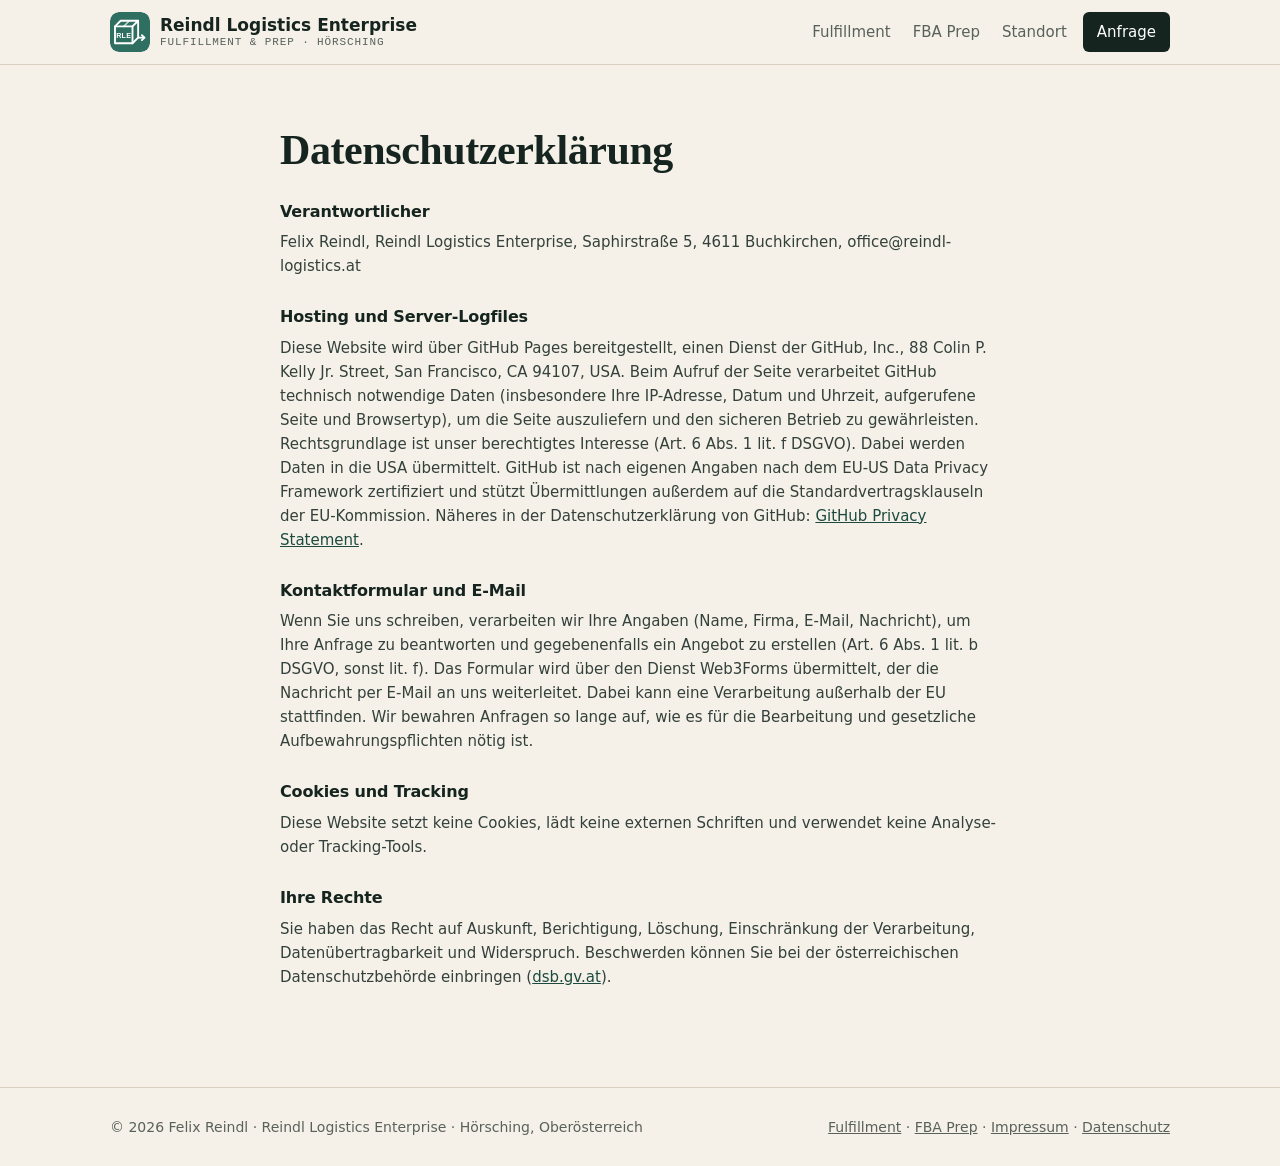
==== datenschutz/index.html @ 612a380e "Entwurf: Startseite mit Auswahl, eigene Seiten für Fulfillment und FBA Prep Co-Authored-By: Claude O" ====
<!DOCTYPE html>
<html lang="de-AT">
<head>
<meta charset="utf-8">
<meta name="viewport" content="width=device-width, initial-scale=1">
<link rel="icon" type="image/svg+xml" href="/logo.svg">
<title>Datenschutzerklärung | Reindl Logistics</title>
<meta name="description" content="Datenschutzerklärung von Reindl Logistics Enterprise.">
<link rel="canonical" href="https://reindl-logistics.at/datenschutz/">
<meta property="og:title" content="Datenschutzerklärung | Reindl Logistics">
<meta property="og:description" content="Datenschutzerklärung von Reindl Logistics Enterprise.">
<meta property="og:type" content="website">
<meta property="og:url" content="https://reindl-logistics.at/datenschutz/">
<meta property="og:locale" content="de_AT">
<link rel="stylesheet" href="/styles.css">
</head>
<body id="top">

<header>
  <div class="wrap">
    <a class="logo" href="/"><img src="/logo.svg" alt="" width="40" height="40"><span><b>Reindl Logistics Enterprise</b><small>Fulfillment &amp; Prep · Hörsching</small></span></a>
    <nav aria-label="Hauptnavigation">
      <a href="/fulfillment/">Fulfillment</a>
      <a href="/fba-prep/">FBA Prep</a>
      <a href="/#standort">Standort</a>
    </nav>
    <a class="nav-cta" href="/#kontakt">Anfrage</a>
  </div>
</header>

<main>
  <section class="legal page-legal">
    <div class="wrap">
        <h1>Datenschutzerklärung</h1>
        <h3>Verantwortlicher</h3>
        <p>Felix Reindl, Reindl Logistics Enterprise, Saphirstraße 5, 4611 Buchkirchen, office@reindl-logistics.at</p>
        <h3>Hosting und Server-Logfiles</h3>
        <p>Diese Website wird über GitHub Pages bereitgestellt, einen Dienst der GitHub, Inc., 88 Colin P. Kelly Jr. Street, San Francisco, CA 94107, USA. Beim Aufruf der Seite verarbeitet GitHub technisch notwendige Daten (insbesondere Ihre IP-Adresse, Datum und Uhrzeit, aufgerufene Seite und Browsertyp), um die Seite auszuliefern und den sicheren Betrieb zu gewährleisten. Rechtsgrundlage ist unser berechtigtes Interesse (Art. 6 Abs. 1 lit. f DSGVO). Dabei werden Daten in die USA übermittelt. GitHub ist nach eigenen Angaben nach dem EU-US Data Privacy Framework zertifiziert und stützt Übermittlungen außerdem auf die Standardvertragsklauseln der EU-Kommission. Näheres in der Datenschutzerklärung von GitHub: <a href="https://docs.github.com/de/site-policy/privacy-policies/github-general-privacy-statement" rel="noopener">GitHub Privacy Statement</a>.</p>
        <h3>Kontaktformular und E-Mail</h3>
        <p>Wenn Sie uns schreiben, verarbeiten wir Ihre Angaben (Name, Firma, E-Mail, Nachricht), um Ihre Anfrage zu beantworten und gegebenenfalls ein Angebot zu erstellen (Art. 6 Abs. 1 lit. b DSGVO, sonst lit. f). Das Formular wird über den Dienst Web3Forms übermittelt, der die Nachricht per E-Mail an uns weiterleitet. Dabei kann eine Verarbeitung außerhalb der EU stattfinden. Wir bewahren Anfragen so lange auf, wie es für die Bearbeitung und gesetzliche Aufbewahrungspflichten nötig ist.</p>
        <h3>Cookies und Tracking</h3>
        <p>Diese Website setzt keine Cookies, lädt keine externen Schriften und verwendet keine Analyse- oder Tracking-Tools.</p>
        <h3>Ihre Rechte</h3>
        <p>Sie haben das Recht auf Auskunft, Berichtigung, Löschung, Einschränkung der Verarbeitung, Datenübertragbarkeit und Widerspruch. Beschwerden können Sie bei der österreichischen Datenschutzbehörde einbringen (<a href="https://www.dsb.gv.at" rel="noopener">dsb.gv.at</a>).</p>
    </div>
  </section>
</main>

<footer>
  <div class="wrap">
    <span>© <span id="y">2026</span> Felix Reindl · Reindl Logistics Enterprise · Hörsching, Oberösterreich</span>
    <span><a href="/fulfillment/">Fulfillment</a> · <a href="/fba-prep/">FBA Prep</a> · <a href="/impressum/">Impressum</a> · <a href="/datenschutz/">Datenschutz</a></span>
  </div>
</footer>

<script src="/site.js"></script>
</body>
</html>
---- styles.css ----
:root{
  --paper:#f5f1e8; --paper-2:#ebe4d4; --card:#fffdf8;
  --ink:#15241f; --muted:#59615b; --line:#d9d0bd;
  --green:#2f6f62; --green-d:#1d4a40; --green-l:#dbe8e3;
  --kraft:#c8925a; --kraft-d:#a8743f; --tape:#e8c27a;
  --serif:"Iowan Old Style","Palatino Linotype","Book Antiqua",Palatino,Georgia,serif;
  --sans:system-ui,-apple-system,"Segoe UI",Roboto,Arial,sans-serif;
  --mono:ui-monospace,"Cascadia Mono",Consolas,"SFMono-Regular",Menlo,monospace;
}
*{box-sizing:border-box}
html{scroll-padding-top:84px}
html:focus-within{scroll-behavior:smooth}
body{margin:0;font-family:var(--sans);color:var(--ink);background:var(--paper);line-height:1.6;font-size:17px}
img,svg{max-width:100%}
a{color:var(--green-d)}
.wrap{max-width:1100px;margin:0 auto;padding:0 20px}
.mono{font-family:var(--mono);font-size:.78em;letter-spacing:.06em;text-transform:uppercase}

/* Header */
header{position:sticky;top:0;z-index:10;background:rgba(245,241,232,.94);backdrop-filter:blur(6px);border-bottom:1px solid var(--line)}
header .wrap{display:flex;align-items:center;justify-content:space-between;height:64px;gap:16px}
.logo{display:flex;align-items:center;gap:10px;color:var(--ink);text-decoration:none;font-weight:700;white-space:nowrap}
.logo img{display:block;border-radius:9px}
.logo small{display:block;font-family:var(--mono);font-weight:400;font-size:11px;letter-spacing:.08em;color:var(--muted);text-transform:uppercase;line-height:1.2}
.logo b{display:block;line-height:1.2}
nav{display:flex;align-items:center;gap:22px}
nav a{color:var(--muted);text-decoration:none;font-size:15px}
nav a:hover{color:var(--ink)}
nav a[aria-current="page"]{color:var(--ink);font-weight:600;box-shadow:inset 0 -2px 0 var(--tape)}
.nav-cta{color:#fff;background:var(--ink);padding:8px 14px;border-radius:6px;text-decoration:none;font-size:15px}
.nav-cta:hover{background:var(--green-d)}
header nav{margin-left:auto}
@media(max-width:820px){
  html{scroll-padding-top:124px}
  header .wrap{flex-wrap:wrap;height:auto;padding-top:10px;gap:0 12px}
  header nav{order:3;width:100%;margin:8px 0 0;gap:0}
  header nav a{flex:1;text-align:center;padding:10px 4px;border-top:1px solid var(--line)}
  .nav-cta{margin-left:auto}
}
@media(max-width:420px){.logo small{display:none}.logo{white-space:normal}.logo b{font-size:15px;max-width:150px}.nav-cta{padding:8px 12px}}

/* Hero */
.hero{padding:64px 0 0}
.hero-grid{display:grid;grid-template-columns:1.15fr .85fr;gap:48px;align-items:center}
.kicker{color:var(--green);margin:0 0 18px}
h1,h2,h3{font-family:var(--serif);font-weight:600;letter-spacing:-.01em}
h1{font-size:clamp(36px,5.6vw,62px);line-height:1.04;margin:0 0 22px}
h1 em{font-style:italic;color:var(--green)}
.lead{font-size:19px;color:var(--muted);max-width:50ch;margin:0 0 30px}
.cta{display:flex;flex-wrap:wrap;gap:22px;align-items:center}
.hero-price{margin:26px 0 0;display:flex;flex-wrap:wrap;align-items:baseline;gap:4px 12px;color:var(--muted);font-size:15px}
.hero-price strong{font-family:var(--serif);font-size:30px;color:var(--ink);font-weight:600}
.hero-price .mono{color:var(--green)}
.side .big{font-family:var(--serif);color:var(--tape)}
a[href^="tel:"]{white-space:nowrap}
.btn{display:inline-block;background:var(--green);color:#fff;padding:14px 24px;border-radius:6px;text-decoration:none;font-weight:600;border:0;font-size:16px;font-family:var(--sans);cursor:pointer;box-shadow:0 2px 0 var(--green-d)}
.btn:hover{background:var(--green-d)}
.textlink{color:var(--ink);font-weight:600;text-decoration:none;border-bottom:2px solid var(--tape)}
.hero-fig{margin:0}
.hero-fig svg{display:block;width:100%;height:auto}
@media(max-width:860px){.hero-grid{grid-template-columns:1fr}.hero-fig{max-width:440px}}

.proof{background:var(--green-d);color:#e9efe9;padding:56px 0}
.proof-grid{display:grid;grid-template-columns:1.1fr 1.9fr;gap:48px;align-items:center}
.proof h2{color:#fff;font-size:clamp(26px,3vw,34px)}
.proof .mono{color:var(--tape);margin:0 0 12px}
.proof p.txt{color:#c9d6d0;margin:16px 0 0;max-width:46ch}
.stats{display:grid;grid-template-columns:repeat(2,1fr);gap:0;border-top:1px solid rgba(255,255,255,.25)}
.stats div{padding:18px 18px 4px 0}
.stats div + div{padding-left:18px;border-left:1px solid rgba(255,255,255,.18)}
.stats strong{display:block;font-family:var(--serif);font-size:clamp(34px,4.4vw,50px);line-height:1.05;color:var(--tape);font-weight:600}
.stats span{display:block;color:#c9d6d0;font-size:15px;margin-top:6px}
@media(max-width:860px){.proof-grid{grid-template-columns:1fr;gap:28px}}
@media(max-width:560px){.stats{grid-template-columns:1fr}.stats div + div{padding-left:0;border-left:0;border-top:1px solid rgba(255,255,255,.18)}}
.facts{display:grid;grid-template-columns:repeat(3,1fr);margin-top:56px;border-top:1px solid var(--ink)}
.facts div{padding:18px 22px 22px 0}
.facts div + div{padding-left:22px;border-left:1px solid var(--line)}
.facts strong{display:block;font-family:var(--serif);font-size:20px;font-weight:600}
.facts span{color:var(--muted);font-size:15px}
@media(max-width:760px){.facts{grid-template-columns:1fr}.facts div + div{padding-left:0;border-left:0;border-top:1px solid var(--line)}}

/* Sections */
section{padding:88px 0}
.sec-head{display:grid;grid-template-columns:200px 1fr;gap:32px;margin-bottom:44px;align-items:baseline}
.sec-head .mono{color:var(--green);margin:0}
h2{font-size:clamp(28px,3.6vw,40px);line-height:1.12;margin:0;max-width:22ch}
.sec-head p.intro{grid-column:2;color:var(--muted);margin:12px 0 0;max-width:60ch}
@media(max-width:760px){.sec-head{grid-template-columns:1fr;gap:10px}.sec-head p.intro{grid-column:1}}
.dark{background:var(--ink);color:#e9efe9}
.dark h2,.dark h3{color:#fff}
.dark .sec-head .mono{color:var(--tape)}
.dark .sec-head p.intro{color:#b7c3bd}
.band{background:var(--paper-2)}

/* Leistungen */
.services{list-style:none;margin:0;padding:0;border-top:1px solid var(--ink)}
.services li{display:grid;grid-template-columns:200px 1fr 1fr;gap:32px;padding:28px 0;border-bottom:1px solid var(--line)}
.services .num{font-family:var(--mono);font-size:13px;color:var(--muted);padding-top:6px}
.services h3{font-size:25px;margin:0}
.services p{margin:0 0 12px;color:var(--muted)}
.tags{display:flex;flex-wrap:wrap;gap:6px;margin:0;padding:0;list-style:none}
.tags li{all:unset;font-family:var(--mono);font-size:12px;border:1px solid var(--line);background:var(--card);padding:3px 8px;border-radius:4px;color:var(--ink)}
@media(max-width:860px){.services li{grid-template-columns:1fr;gap:8px}}
.workbench{margin:56px 0 0}
.workbench svg{display:block;width:100%;height:auto;border-radius:10px}
figcaption{font-family:var(--mono);font-size:12px;color:var(--muted);margin-top:8px;letter-spacing:.04em}

/* Preise */
.price-grid{display:grid;grid-template-columns:1.25fr .75fr;gap:40px;align-items:start}
@media(max-width:900px){.price-grid{grid-template-columns:1fr}}
.price-grid > *{min-width:0}
@media(max-width:560px){
  .invoice{padding:22px 18px 18px}
  .invoice thead{display:none}
  .invoice tr{display:grid;grid-template-columns:36px 1fr;border-top:1px dashed var(--line)}
  .invoice td{border-top:0;padding:10px 6px 0 0}
  .invoice td.how{grid-column:2;padding:4px 0 12px}
}
.invoice{background:var(--card);color:var(--ink);border-radius:4px;padding:28px 28px 22px;box-shadow:0 18px 40px rgba(0,0,0,.25);transform:rotate(-.6deg);position:relative}
.invoice::before{content:"";position:absolute;top:-12px;left:50%;width:110px;height:26px;margin-left:-55px;background:var(--tape);opacity:.85;transform:rotate(2deg)}
.inv-top{display:flex;justify-content:space-between;gap:12px;border-bottom:2px solid var(--ink);padding-bottom:12px;margin-bottom:6px;font-family:var(--mono);font-size:12px;letter-spacing:.06em;text-transform:uppercase}
.invoice table{width:100%;border-collapse:collapse;font-size:15px}
.invoice th{font-family:var(--mono);font-size:11px;letter-spacing:.06em;text-transform:uppercase;color:var(--muted);text-align:left;font-weight:400;padding:10px 8px 6px 0}
.invoice td{padding:12px 8px 12px 0;border-top:1px dashed var(--line);vertical-align:top}
.invoice td:first-child{font-family:var(--mono);color:var(--muted);width:44px}
.invoice td strong{display:block}
.invoice td.how{color:var(--muted);font-size:14px}
.inv-note{margin:14px 0 0;padding-top:12px;border-top:2px solid var(--ink);font-size:14px}
.side h3{font-size:22px;margin:0 0 10px}
.side p{color:#b7c3bd;margin:0 0 18px}
.side svg{display:block;width:100%;height:auto;margin-bottom:18px}
.calc{background:rgba(255,255,255,.06);border:1px solid rgba(255,255,255,.14);border-radius:8px;padding:22px;margin-bottom:26px}
.calc h3{margin:0 0 8px}
.side .calc-intro{font-size:14px;margin:0 0 14px}
.side .calc-breakdown{font-family:var(--mono);font-size:12px;color:#b7c3bd;margin:10px 0 0;line-height:1.7}
.calc-breakdown span{white-space:nowrap}
.tiers{list-style:none;margin:0 0 18px;padding:0;display:grid;grid-template-columns:repeat(3,1fr);gap:6px}
.tiers li{border:1px solid rgba(255,255,255,.18);border-radius:6px;padding:8px 10px;display:grid;gap:2px;transition:background .15s,border-color .15s}
.tiers span{font-family:var(--mono);font-size:11px;color:#b7c3bd;white-space:nowrap}
.tiers b{font-family:var(--serif);font-size:20px;color:#fff;font-weight:600}
.tiers li.on{background:var(--tape);border-color:var(--tape)}
.tiers li.on span,.tiers li.on b{color:var(--ink)}
.qty-label{display:flex;justify-content:space-between;align-items:center;gap:12px;font-weight:600;color:#fff}
.qty-label input{width:110px;text-align:right;padding:6px 10px;font-size:16px}
#qty{width:100%;margin:12px 0 14px;accent-color:var(--tape);height:28px;cursor:pointer}
.oversize{display:flex;gap:10px;align-items:center;font-weight:400;color:#dfe7e2;font-size:15px}
.oversize input{width:18px;height:18px;accent-color:var(--tape)}
.calc-result{display:grid;grid-template-columns:1fr 1fr;gap:10px;margin-top:16px;padding-top:14px;border-top:1px solid rgba(255,255,255,.14)}
.calc-result .mono{display:block;color:var(--tape);font-size:11px}
.calc-result strong{font-family:var(--serif);font-size:30px;color:#fff;font-weight:600;line-height:1.2}
.calc-note{font-size:13px !important;color:#9fb0a9 !important;margin:14px 0 0 !important}
.not-billed{list-style:none;padding:0;margin:0;font-size:15px}
.not-billed li{padding:6px 0;border-top:1px solid rgba(255,255,255,.12);color:#dfe7e2}
.not-billed li::before{content:"inklusive  ";font-family:var(--mono);font-size:11px;letter-spacing:.06em;color:var(--tape);text-transform:uppercase}

/* Ablauf */
.tracks{display:grid;grid-template-columns:1fr 1fr;gap:48px}
@media(max-width:820px){.tracks{grid-template-columns:1fr}}
.track h3{font-size:24px;margin:0 0 4px}
.track > p{color:var(--muted);margin:0 0 22px;font-size:15px}
.track ol{list-style:none;margin:0;padding:0;position:relative}
.track ol::before{content:"";position:absolute;left:17px;top:10px;bottom:10px;border-left:2px dashed var(--kraft)}
.track li{position:relative;padding:0 0 22px 56px}
.track li::before{content:attr(data-n);position:absolute;left:0;top:0;width:36px;height:36px;border-radius:50%;background:var(--paper);border:2px solid var(--ink);font-family:var(--mono);font-size:13px;display:grid;place-items:center}
.band .track li::before{background:var(--paper-2)}
.track strong{display:block;padding-top:5px}
.track span{color:var(--muted);font-size:15px}

/* Standort */
.loc-grid{display:grid;grid-template-columns:.9fr 1.1fr;gap:48px;align-items:center}
@media(max-width:860px){.loc-grid{grid-template-columns:1fr}}
.loc-grid figure{margin:0}
.loc-grid svg{display:block;width:100%;height:auto}
.loc-list{list-style:none;padding:0;margin:24px 0 0}
.loc-list li{display:flex;gap:14px;padding:10px 0;border-top:1px solid var(--line)}
.loc-list .mono{color:var(--green);min-width:86px;padding-top:3px}

/* FAQ */
.faq{border-top:1px solid var(--ink);max-width:820px}
details{border-bottom:1px solid var(--line);padding:18px 0}
summary{cursor:pointer;font-family:var(--serif);font-size:20px;font-weight:600;list-style:none;display:flex;justify-content:space-between;gap:20px}
summary::-webkit-details-marker{display:none}
summary::after{content:"+";font-family:var(--mono);font-size:20px;color:var(--green);transition:transform .2s}
details[open] summary::after{transform:rotate(45deg)}
details p{color:var(--muted);margin:10px 0 0;max-width:65ch}

/* Kontakt */
.contact-grid{display:grid;grid-template-columns:.8fr 1.2fr;gap:56px}
@media(max-width:860px){.contact-grid{grid-template-columns:1fr;gap:32px}}
.contact-info p{color:#b7c3bd}
.contact-info a{color:#fff}
.contact-info dl{margin:28px 0 0;display:grid;grid-template-columns:auto 1fr;gap:10px 18px}
.contact-info dt{font-family:var(--mono);font-size:12px;letter-spacing:.06em;text-transform:uppercase;color:var(--tape);padding-top:3px}
.contact-info dd{margin:0}
form{display:grid;gap:16px;background:var(--card);color:var(--ink);padding:28px;border-radius:6px}
.row2{display:grid;grid-template-columns:1fr 1fr;gap:16px}
@media(max-width:560px){.row2{grid-template-columns:1fr}}
label{font-size:14px;font-weight:600;display:grid;gap:6px}
input,textarea{font:inherit;font-size:16px;padding:11px 12px;border:1px solid #c9bfa9;border-radius:5px;background:#fff;width:100%;color:var(--ink)}
input:focus,textarea:focus{outline:2px solid var(--green);outline-offset:1px;border-color:var(--green)}
textarea{min-height:140px;resize:vertical}
.hp{position:absolute;left:-9999px}
.small{font-size:13px;color:var(--muted);margin:0}
.form-status{font-size:15px;margin:0;font-weight:600}
.form-status.ok{color:var(--green)}
.form-status.err{color:#a33c2b}

/* Rechtliches */
.legal-grid{display:grid;grid-template-columns:1fr 1.4fr;gap:56px}
@media(max-width:860px){.legal-grid{grid-template-columns:1fr}}
.legal h2{font-size:26px;margin:0 0 16px}
.legal h3{font-family:var(--sans);font-size:15px;font-weight:700;margin:20px 0 4px}
.legal p{font-size:15px;color:#33403b;margin:0 0 10px}
footer{border-top:1px solid var(--line);padding:28px 0;font-size:14px;color:var(--muted)}
footer .wrap{display:flex;flex-wrap:wrap;justify-content:space-between;gap:12px}
footer a{color:var(--muted)}

/* Startseite: Auswahl */
.home{padding-top:44px}
.home h1{font-size:clamp(34px,4.2vw,46px);margin-bottom:14px}
.home .lead{max-width:none}
.choose{display:grid;grid-template-columns:1.35fr .85fr;gap:22px;margin-top:30px}
@media(max-width:860px){.choose{grid-template-columns:1fr}}
.pick{position:relative;display:flex;flex-direction:column;border-radius:10px;padding:32px;overflow:hidden;transition:transform .15s,box-shadow .15s}
.pick:hover,.pick:focus-within{transform:translateY(-3px);box-shadow:0 16px 34px rgba(21,36,31,.18)}
@media(prefers-reduced-motion:reduce){.pick{transition:none}.pick:hover,.pick:focus-within{transform:none}html:focus-within{scroll-behavior:auto}}
.pick h2{font-size:clamp(28px,3.4vw,42px);margin:0 0 10px}
.pick p{margin:0 0 16px;max-width:44ch}
.pick .price{font-size:15px;margin:0 0 20px}
.pick .price strong{font-family:var(--serif);font-size:26px;font-weight:600;display:inline-block;margin-right:6px}
.pick .go{align-self:flex-start;margin-top:auto;font-weight:600;text-decoration:none;padding:12px 18px;border-radius:6px}
.pick .go::after{content:"";position:absolute;inset:0}
.pick .go:focus-visible{outline:3px solid var(--tape);outline-offset:3px}
.pick-main{background:var(--green-d);color:#dfe9e4;display:grid;grid-template-columns:1.1fr .9fr;gap:24px;align-items:center}
.pick-main > div{display:flex;flex-direction:column;height:100%}
.pick-main h2{color:#fff}
.pick-main .mono{color:var(--tape);margin:0 0 12px}
.pick-main .price strong{color:var(--tape)}
.pick-main .go{background:var(--tape);color:var(--ink)}
.pick-main svg{display:block;width:100%;height:auto}
.pick-side{background:var(--card);border:1px solid var(--line)}
.pick-side .mono{color:var(--green);margin:0 0 12px}
.pick-side p{color:var(--muted)}
.pick-side .price strong{color:var(--ink)}
.pick-side .go{background:var(--ink);color:#fff}
.pick-side svg{display:block;width:96px;height:auto;margin:0 0 14px}
@media(max-width:560px){.pick{padding:24px}.pick-main{grid-template-columns:1fr}.pick > svg{display:none}}

/* Lagerpreise */
.store{display:grid;gap:10px;margin:0 0 22px}
.store div{border:1px solid rgba(255,255,255,.18);border-radius:6px;padding:14px 16px}
.store strong{display:block;font-family:var(--serif);font-size:30px;color:var(--tape);font-weight:600;line-height:1.2}
.store span{color:#dfe7e2;font-size:15px}
.single{max-width:640px}
.page-legal{padding:64px 0 88px}
.page-legal .wrap{max-width:760px}
.page-legal h1{font-size:clamp(25px,4vw,42px)}
@media(max-width:420px){.tiers li{padding:8px 6px}.tiers span{font-size:10px}}
@media(max-width:360px){.logo b{max-width:118px;font-size:14px}.nav-cta{padding:7px 10px;font-size:14px}.tiers{grid-template-columns:1fr}.calc{padding:18px}}
.page-legal h3{font-family:var(--sans);font-size:16px;font-weight:700;margin:26px 0 6px}
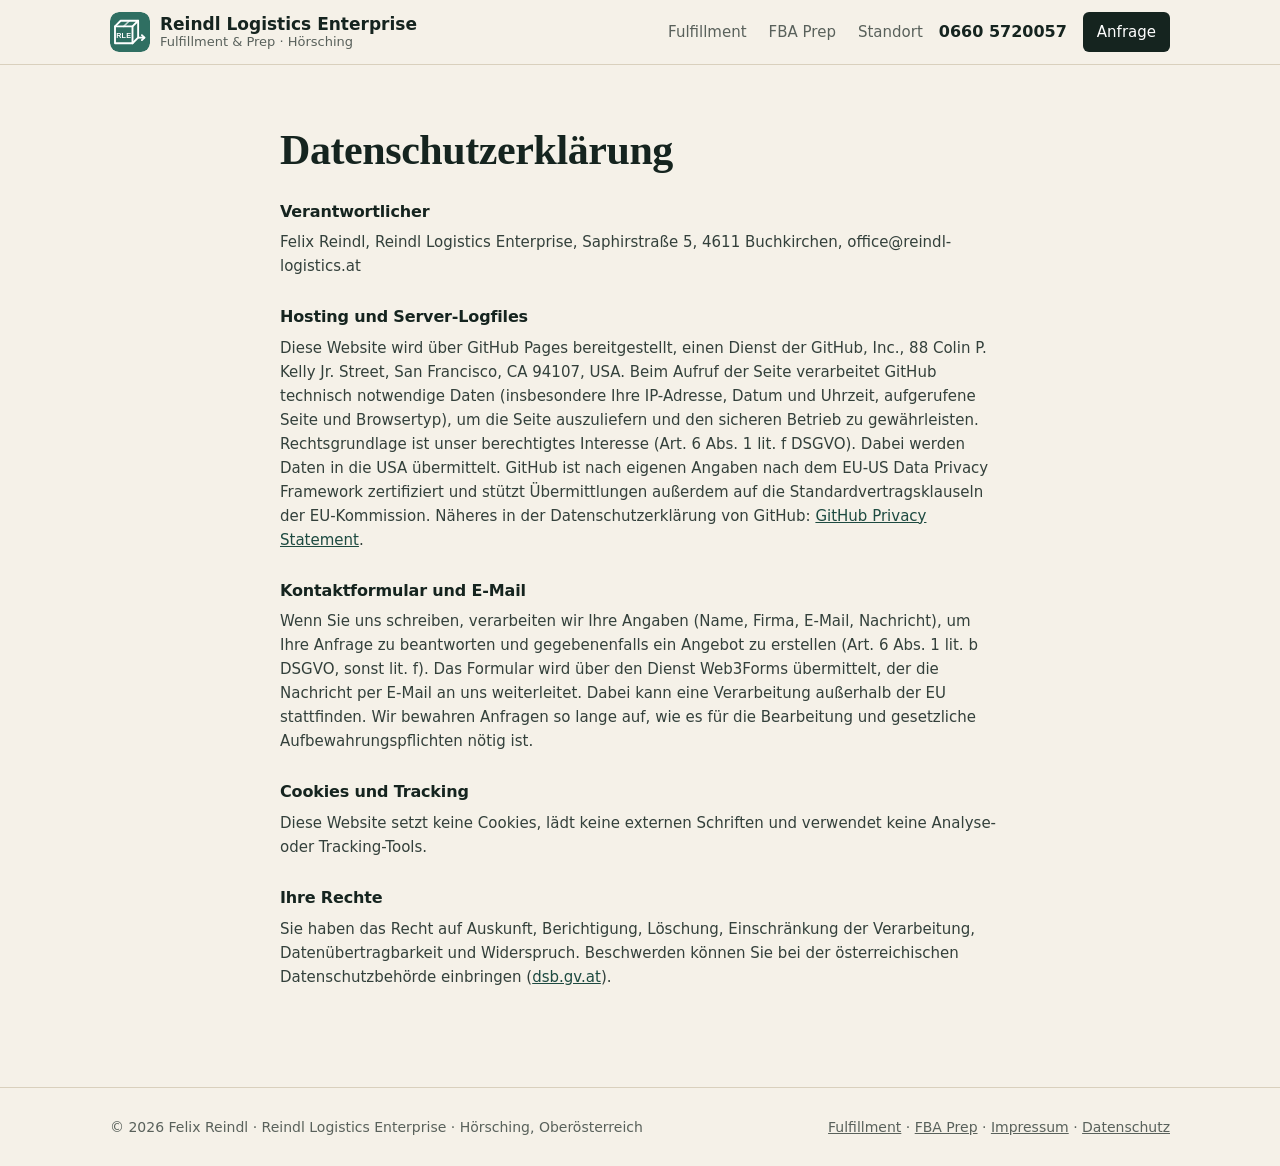
==== commit c962e693: "Entwurf: vorheriger Stil mit dezentem Feinschliff Co-Authored-By: Claude Opus 5.5 <noreply@anthropic" ====
--- a/datenschutz/index.html
+++ b/datenschutz/index.html
@@ -24,6 +24,7 @@
       <a href="/fba-prep/">FBA Prep</a>
       <a href="/#standort">Standort</a>
     </nav>
+    <a class="head-tel" href="tel:+436605720057" aria-label="Anrufen: +43 660 5720057">0660 5720057</a>
     <a class="nav-cta" href="/#kontakt">Anfrage</a>
   </div>
 </header>
--- a/styles.css
+++ b/styles.css
@@ -221,9 +221,8 @@
 .home .lead{max-width:none}
 .choose{display:grid;grid-template-columns:1.35fr .85fr;gap:22px;margin-top:30px}
 @media(max-width:860px){.choose{grid-template-columns:1fr}}
-.pick{position:relative;display:flex;flex-direction:column;border-radius:10px;padding:32px;overflow:hidden;transition:transform .15s,box-shadow .15s}
-.pick:hover,.pick:focus-within{transform:translateY(-3px);box-shadow:0 16px 34px rgba(21,36,31,.18)}
-@media(prefers-reduced-motion:reduce){.pick{transition:none}.pick:hover,.pick:focus-within{transform:none}html:focus-within{scroll-behavior:auto}}
+.pick{position:relative;display:flex;flex-direction:column;border-radius:3px;padding:32px;overflow:hidden}
+@media(prefers-reduced-motion:reduce){html:focus-within{scroll-behavior:auto}}
 .pick h2{font-size:clamp(28px,3.4vw,42px);margin:0 0 10px}
 .pick p{margin:0 0 16px;max-width:44ch}
 .pick .price{font-size:15px;margin:0 0 20px}
@@ -258,3 +257,47 @@
 @media(max-width:420px){.tiers li{padding:8px 6px}.tiers span{font-size:10px}}
 @media(max-width:360px){.logo b{max-width:118px;font-size:14px}.nav-cta{padding:7px 10px;font-size:14px}.tiers{grid-template-columns:1fr}.calc{padding:18px}}
 .page-legal h3{font-family:var(--sans);font-size:16px;font-weight:700;margin:26px 0 6px}
+
+/* Feinschliff: weniger Schablone */
+.head-tel{color:var(--ink);font-weight:600;text-decoration:none;font-size:16px}
+.head-tel:hover{text-decoration:underline}
+@media(max-width:820px){.head-tel{display:none}}
+.kicker.mono,.pick .mono{font-family:var(--sans);font-size:16px;letter-spacing:0;text-transform:none}
+.kicker{margin-bottom:12px}
+.sec-head{display:block;margin-bottom:34px}
+h2{max-width:26ch}
+.services li{grid-template-columns:270px 1fr;gap:32px}
+.services p{max-width:68ch}
+.services p.also{margin:0;color:var(--ink);font-size:15px}
+@media(max-width:860px){.services li{grid-template-columns:1fr;gap:8px}}
+.proof-grid{grid-template-columns:1fr 1.15fr;align-items:start}
+.proof p.txt{margin:4px 0 0;max-width:60ch}
+@media(max-width:860px){.proof-grid{grid-template-columns:1fr;gap:16px}}
+.hero-price .mono{font-family:var(--sans);font-size:15px;letter-spacing:0;text-transform:none;color:var(--muted)}
+.logo small{font-family:var(--sans);font-size:13px;letter-spacing:0;text-transform:none}
+.loc-list .mono{font-family:var(--sans);font-size:16px;font-weight:600;letter-spacing:0;text-transform:none;color:var(--ink);padding-top:0}
+.contact-info dt{font-family:var(--sans);font-size:15px;letter-spacing:0;text-transform:none}
+figcaption,.side .calc-breakdown,.tiers span,.calc-result .mono{font-family:var(--sans);letter-spacing:0;text-transform:none}
+.tiers span,.calc-result .mono{font-size:13px}
+.not-billed li::before{content:"✓";font-family:var(--sans);font-size:15px;margin-right:9px}
+.track ol::before{display:none}
+.track li{padding-left:42px}
+.track li::before{width:auto;height:auto;border:0;background:none;font-family:var(--serif);font-size:26px;line-height:1.2;color:var(--green);display:block}
+.band .track li::before{background:none}
+.track strong{padding-top:2px;font-size:18px}
+.btn{box-shadow:none;border-radius:3px}
+.invoice,.calc,form,.workbench svg{border-radius:3px}
+.flow{display:grid;grid-template-columns:1fr 1fr;gap:56px;align-items:start}
+@media(max-width:860px){.flow{grid-template-columns:1fr;gap:26px}}
+.board{background:var(--ink);color:#fff;padding:22px 24px 18px}
+.board table{border-collapse:collapse;width:100%}
+.board caption{font-family:var(--serif);font-weight:600;font-size:21px;text-align:left;padding-bottom:12px}
+.board th{font-family:var(--serif);font-weight:600;color:var(--tape);font-size:30px;line-height:1.1;text-align:left;vertical-align:top;padding:12px 20px 12px 0;white-space:nowrap;font-variant-numeric:lining-nums tabular-nums}
+.board td{padding:15px 0 12px;vertical-align:top;font-size:16px}
+.board tr > *{border-top:1px solid #3c4a45}
+.board p{margin:8px 0 0;font-size:15px;color:#b7c3bd}
+@media(max-width:420px){.board{padding:18px 16px}.board th{font-size:24px;padding-right:14px}}
+.proof-grid{display:block}
+.proof-grid > div{display:grid;grid-template-columns:1fr 1.15fr;gap:20px 56px;align-items:start}
+@media(max-width:860px){.proof-grid > div{grid-template-columns:1fr}}
+.services h3{line-height:1.2}
